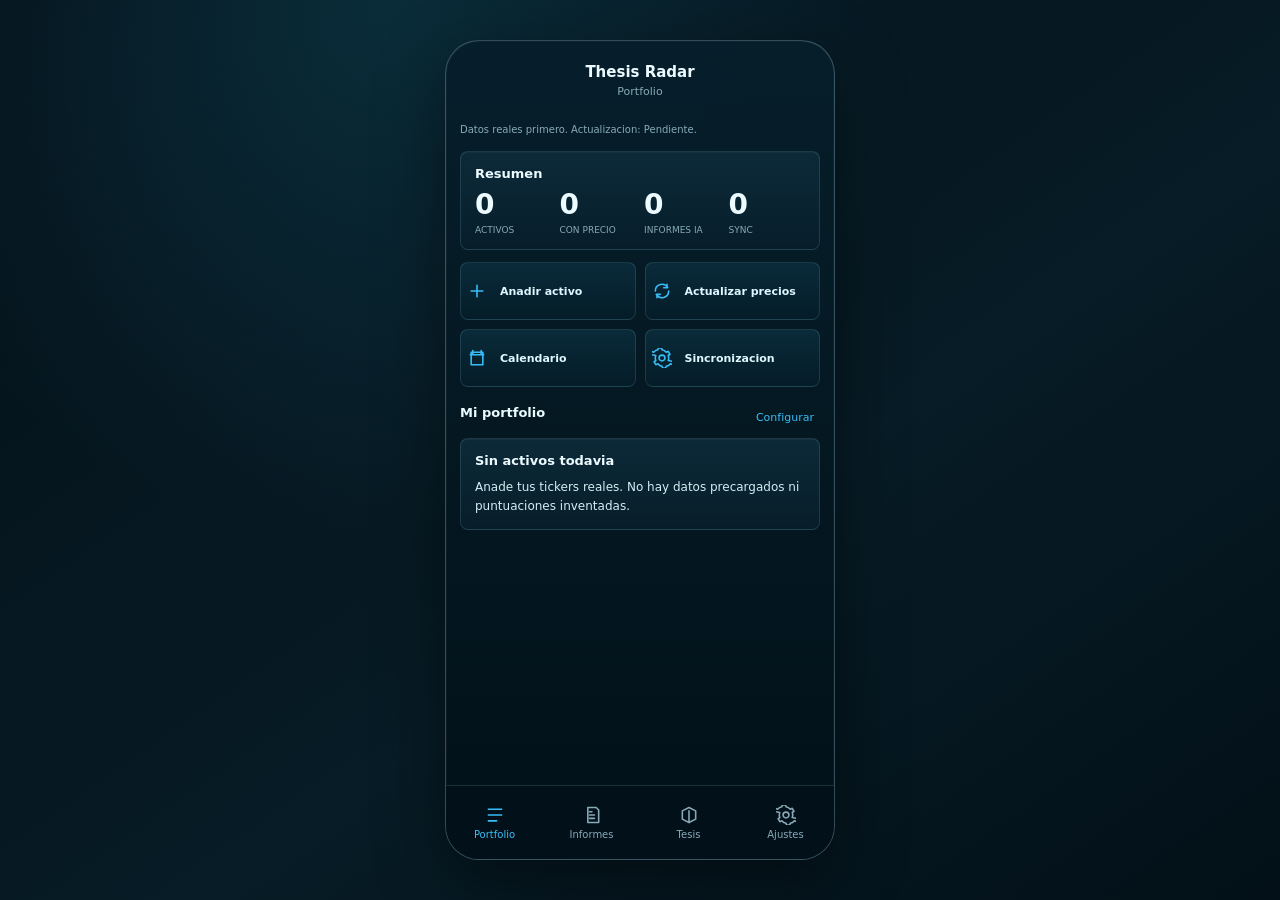
==== index.html @ 84a11beb "Preconfigure Supabase project" ====
<!doctype html>
<html lang="es">
  <head>
    <meta charset="utf-8" />
    <meta name="viewport" content="width=device-width, initial-scale=1, viewport-fit=cover" />
    <meta name="theme-color" content="#03141c" />
    <meta name="description" content="Thesis Radar monitoriza portfolio, sincroniza datos y genera informes de inversion bajo demanda." />
    <title>Thesis Radar</title>
    <link rel="manifest" href="./manifest.webmanifest?v=9" />
    <link rel="stylesheet" href="./styles.css?v=9" />
  </head>
  <body>
    <main class="device" aria-label="Thesis Radar">
      <section class="phone">
        <header class="app-topbar">
          <button class="icon-button" id="backButton" type="button" aria-label="Volver" title="Volver">
            <svg viewBox="0 0 24 24" aria-hidden="true"><path d="M15 19 8 12l7-7" /></svg>
          </button>
          <div>
            <h1 id="screenTitle">Thesis Radar</h1>
            <p id="screenSubtitle">Datos reales</p>
          </div>
          <button class="icon-button" id="topAction" type="button" aria-label="Accion principal" title="Accion principal">
            <svg viewBox="0 0 24 24" aria-hidden="true"></svg>
          </button>
        </header>

        <section class="screen is-active" id="screen-watchlist" data-title="Thesis Radar" data-subtitle="Portfolio" data-action="none"></section>
        <section class="screen" id="screen-detail" data-title="Detalle" data-subtitle="Activo" data-action="none"></section>
        <section class="screen" id="screen-report" data-title="Informe" data-subtitle="OpenAI bajo demanda" data-action="share"></section>
        <section class="screen" id="screen-thesis" data-title="Tesis" data-subtitle="Drivers y riesgos" data-action="none"></section>
        <section class="screen" id="screen-history" data-title="Historico" data-subtitle="Series reales" data-action="none"></section>
        <section class="screen" id="screen-calendar" data-title="Calendario" data-subtitle="Eventos reales" data-action="none"></section>
        <section class="screen" id="screen-add" data-title="Anadir ticker" data-subtitle="Ticker real" data-action="none"></section>
        <section class="screen" id="screen-discovery" data-title="Discovery" data-subtitle="IA futura" data-action="none"></section>
        <section class="screen" id="screen-settings" data-title="Ajustes" data-subtitle="Sync e IA" data-action="none"></section>

        <nav class="bottom-nav" aria-label="Navegacion principal">
          <button class="is-active" data-route="watchlist" type="button"><svg viewBox="0 0 24 24" aria-hidden="true"><path d="M4 5h16M4 12h16M4 19h10" /></svg><span>Portfolio</span></button>
          <button data-route="report" type="button"><svg viewBox="0 0 24 24" aria-hidden="true"><path d="M7 3h10l3 3v15H7z" /><path d="M9 12h6M9 16h6M9 8h3" /></svg><span>Informes</span></button>
          <button data-route="thesis" type="button"><svg viewBox="0 0 24 24" aria-hidden="true"><path d="M12 3 4 7v10l8 4 8-4V7z" /><path d="M12 7v14" /></svg><span>Tesis</span></button>
          <button data-route="settings" type="button"><svg viewBox="0 0 24 24" aria-hidden="true"><path d="M12 15.5a3.5 3.5 0 1 0 0-7 3.5 3.5 0 0 0 0 7Z" /><path d="M19.4 15a8 8 0 0 0 .1-6l2-1.5-2-3.5-2.4 1a8 8 0 0 0-5.2-3l-.4-2h-4l-.4 2a8 8 0 0 0-5.2 3l-2.4-1-2 3.5L4.5 9a8 8 0 0 0 .1 6l-2 1.5 2 3.5 2.4-1a8 8 0 0 0 5.2 3l.4 2h4l.4-2a8 8 0 0 0 5.2-3l2.4 1 2-3.5Z" /></svg><span>Ajustes</span></button>
        </nav>
      </section>
    </main>
    <script src="./app.js?v=9"></script>
  </body>
</html>
---- styles.css ----
:root {
  color-scheme: dark;
  --bg: #03141c;
  --bg-2: #061e2a;
  --panel: #0a2431;
  --panel-2: #0d2d3b;
  --line: rgba(126, 183, 203, 0.18);
  --text: #ecfbff;
  --muted: #88aab8;
  --blue: #39bdf8;
  --green: #28d86d;
  --yellow: #f2bf31;
  --red: #ff4d5a;
  --purple: #9b6cff;
  --shadow: 0 22px 70px rgba(0, 0, 0, 0.45);
  font-family: Inter, ui-sans-serif, system-ui, -apple-system, BlinkMacSystemFont, "Segoe UI", sans-serif;
}

* { box-sizing: border-box; }
html, body { min-height: 100%; }
body {
  margin: 0;
  background:
    radial-gradient(circle at 30% 0%, rgba(23, 110, 135, 0.28), transparent 34rem),
    linear-gradient(145deg, #041018 0%, #071c26 58%, #031018 100%);
  color: var(--text);
}

button, input, select, textarea { font: inherit; }
button { cursor: pointer; }
button:focus-visible,
input:focus-visible,
select:focus-visible,
textarea:focus-visible {
  outline: 2px solid rgba(57, 189, 248, 0.72);
  outline-offset: 2px;
}

.device {
  min-height: 100dvh;
  display: grid;
  place-items: center;
  padding: 22px;
}

.phone {
  position: relative;
  width: min(100%, 390px);
  height: min(820px, calc(100dvh - 22px));
  min-height: 700px;
  overflow: hidden;
  border: 1px solid rgba(188, 231, 244, 0.28);
  border-radius: 34px;
  background: linear-gradient(180deg, rgba(6, 31, 43, 0.98), rgba(2, 17, 25, 0.99));
  box-shadow: var(--shadow), inset 0 0 0 1px rgba(255, 255, 255, 0.03);
}

.app-topbar {
  height: 78px;
  display: grid;
  grid-template-columns: 36px 1fr 36px;
  align-items: center;
  gap: 8px;
  padding: 0 14px;
}

.app-topbar h1 {
  margin: 0;
  text-align: center;
  font-size: 15px;
  font-weight: 700;
  letter-spacing: 0;
}

.app-topbar p {
  margin: 4px 0 0;
  text-align: center;
  color: var(--muted);
  font-size: 11px;
}

.icon-button {
  width: 34px;
  height: 34px;
  display: grid;
  place-items: center;
  border: 0;
  border-radius: 12px;
  color: var(--text);
  background: transparent;
}

.icon-button svg, .bottom-nav svg, .search-box svg {
  width: 19px;
  height: 19px;
  fill: none;
  stroke: currentColor;
  stroke-width: 1.9;
  stroke-linecap: round;
  stroke-linejoin: round;
}

.screen {
  position: absolute;
  inset: 78px 0 74px;
  overflow: auto;
  display: none;
  padding: 0 14px 18px;
  scrollbar-width: none;
}
.screen::-webkit-scrollbar { display: none; }
.screen.is-active { display: block; }

.muted { color: var(--muted); }
.small { font-size: 11px; }
.tiny { margin: 5px 0 16px; font-size: 10px; }

code {
  color: var(--blue);
  font-size: 11px;
}

.panel, .asset-row, .step-card {
  border: 1px solid var(--line);
  border-radius: 8px;
  background: linear-gradient(180deg, rgba(14, 44, 59, 0.88), rgba(8, 31, 43, 0.86));
  box-shadow: inset 0 1px 0 rgba(255, 255, 255, 0.03);
}

.panel {
  padding: 14px;
  margin-bottom: 12px;
}

h2, .block-heading {
  margin: 0 0 10px;
  font-size: 13px;
  font-weight: 700;
}

.panel p {
  margin: 0;
  color: #d5edf4;
  font-size: 12px;
  line-height: 1.55;
}

.day-summary {
  display: grid;
  grid-template-columns: repeat(4, 1fr);
  gap: 8px;
}

.day-summary strong {
  display: block;
  font-size: 28px;
  line-height: 1;
}

.real-summary strong {
  color: var(--text);
}

.day-summary span {
  display: block;
  margin-top: 6px;
  color: var(--muted);
  font-size: 9px;
  text-transform: uppercase;
}

.section-row {
  display: flex;
  align-items: center;
  justify-content: space-between;
  margin: 18px 0 8px;
}

.link-button {
  border: 0;
  background: transparent;
  color: var(--blue);
  font-size: 11px;
}

.asset-list {
  display: grid;
  gap: 9px;
}

.quick-actions {
  display: grid;
  grid-template-columns: repeat(2, minmax(0, 1fr));
  gap: 9px;
  margin: 0 0 14px;
}

.quick-actions button {
  min-height: 58px;
  display: grid;
  grid-template-columns: 24px 1fr;
  align-items: center;
  gap: 9px;
  border: 1px solid var(--line);
  border-radius: 8px;
  color: #dff8ff;
  background: linear-gradient(180deg, rgba(11, 45, 61, 0.9), rgba(5, 29, 40, 0.88));
  text-align: left;
  font-size: 11px;
  font-weight: 750;
}

.quick-actions svg {
  width: 20px;
  height: 20px;
  color: var(--blue);
  fill: none;
  stroke: currentColor;
  stroke-width: 1.9;
  stroke-linecap: round;
  stroke-linejoin: round;
}

.compact-actions {
  margin-top: -2px;
  margin-bottom: 12px;
}

.compact-actions button {
  min-height: 44px;
}

.asset-row {
  width: 100%;
  min-height: 70px;
  padding: 10px;
  display: grid;
  grid-template-columns: 38px 1fr auto;
  align-items: center;
  gap: 10px;
  border-color: rgba(126, 183, 203, 0.16);
  color: inherit;
  text-align: left;
}

.asset-row-action {
  position: relative;
  display: block;
  padding: 0;
}

.asset-main {
  width: 100%;
  min-height: 70px;
  padding: 10px 34px 10px 10px;
  display: grid;
  grid-template-columns: 38px 1fr auto;
  align-items: center;
  gap: 10px;
  border: 0;
  color: inherit;
  background: transparent;
  text-align: left;
}

.remove-mini {
  position: absolute;
  right: 6px;
  top: 6px;
  width: 22px;
  height: 22px;
  display: grid;
  place-items: center;
  border: 1px solid rgba(255, 77, 90, 0.24);
  border-radius: 7px;
  color: var(--red);
  background: rgba(255, 77, 90, 0.08);
  font-size: 12px;
  font-weight: 900;
}

.asset-row h3, .asset-hero h2 {
  margin: 0;
  font-size: 14px;
}

.asset-row p, .asset-hero p {
  margin: 3px 0 0;
  color: var(--muted);
  font-size: 10px;
  line-height: 1.35;
}

.logo-mark {
  width: 36px;
  height: 36px;
  display: grid;
  place-items: center;
  border-radius: 10px;
  background: #edf6f4;
  color: #11313c;
  font-size: 9px;
  font-weight: 900;
}

.asset-price {
  text-align: right;
}

.asset-price strong {
  display: block;
  font-size: 13px;
}

.asset-price span, .signal-button {
  display: inline-flex;
  align-items: center;
  justify-content: center;
  min-height: 22px;
  margin-top: 5px;
  padding: 0 8px;
  border-radius: 6px;
  font-size: 9px;
  font-weight: 800;
  text-transform: uppercase;
}

.good { color: var(--green); }
.warn { color: var(--yellow); }
.bad { color: var(--red); }
.good-bg { border: 0; color: #062415; background: linear-gradient(180deg, #31de75, #16a653); }
.warn-bg { border: 0; color: #2c2100; background: var(--yellow); }
.bad-bg { border: 0; color: #31080c; background: var(--red); }
.ghost-signal { color: var(--blue); background: rgba(57, 189, 248, 0.12); border: 1px solid rgba(57, 189, 248, 0.22); }

.wide-button {
  width: 100%;
  min-height: 40px;
  border: 0;
  border-radius: 8px;
  color: #032313;
  background: linear-gradient(180deg, #33df75, #18a854);
  font-size: 12px;
  font-weight: 800;
  text-transform: uppercase;
}

.wide-button.ghost {
  margin-top: 14px;
  color: var(--blue);
  background: rgba(9, 40, 54, 0.7);
  border: 1px solid var(--line);
  text-transform: none;
}

.asset-hero {
  display: flex;
  align-items: center;
  gap: 12px;
  margin: 6px 0 18px;
}

.price-row {
  display: flex;
  justify-content: space-between;
  align-items: center;
  margin-bottom: 16px;
}

.price-row strong {
  display: block;
  font-size: 32px;
  line-height: 1;
  font-weight: 500;
}

.price-row span {
  display: block;
  margin-top: 8px;
  font-size: 12px;
}

.tabs, .range-tabs, .chips {
  display: flex;
  gap: 6px;
  align-items: center;
}

.tabs {
  margin-bottom: 12px;
  border-bottom: 1px solid var(--line);
}

.tabs button {
  flex: 1;
  min-height: 30px;
  border: 0;
  border-bottom: 2px solid transparent;
  color: var(--muted);
  background: transparent;
  font-size: 11px;
}
.tabs button.is-selected { color: var(--blue); border-color: var(--blue); }

.range-tabs {
  margin-bottom: 8px;
}
.range-tabs span, .chips button {
  padding: 6px 9px;
  border-radius: 7px;
  color: #d9f7ff;
  background: rgba(28, 65, 82, 0.72);
  font-size: 10px;
}
.range-tabs .is-on { background: rgba(93, 135, 155, 0.45); color: #fff; }
.range-tabs.large { margin-bottom: 12px; justify-content: space-between; }

.metric-list {
  display: grid;
  gap: 12px;
  margin: 0;
}
.metric-list div {
  display: flex;
  justify-content: space-between;
  gap: 16px;
}
.metric-list dt { color: #d6edf4; font-size: 12px; }
.metric-list dd { margin: 0; color: #edfaff; font-size: 12px; text-align: right; }

.event-list,
.insight-list {
  display: grid;
  gap: 8px;
}

.event-list p {
  display: grid;
  grid-template-columns: 54px 76px 1fr;
  gap: 8px;
  align-items: center;
}

.event-list strong {
  color: var(--blue);
  font-size: 11px;
}

.event-list span {
  color: var(--text);
  font-size: 11px;
  font-weight: 750;
}

.insight-list p {
  display: flex;
  gap: 8px;
  align-items: flex-start;
}

.calendar-list {
  display: grid;
  gap: 9px;
}

.calendar-row {
  min-height: 64px;
  display: grid;
  grid-template-columns: 54px 1fr 34px;
  gap: 10px;
  align-items: center;
  padding: 10px;
  border: 1px solid var(--line);
  border-radius: 8px;
  color: inherit;
  background: linear-gradient(180deg, rgba(14, 44, 59, 0.88), rgba(8, 31, 43, 0.86));
  text-align: left;
}

.calendar-row h3 {
  margin: 0 0 3px;
  font-size: 13px;
}

.calendar-row p {
  margin: 0;
  color: var(--muted);
  font-size: 10px;
}

.calendar-date {
  display: grid;
  place-items: center;
  min-height: 38px;
  border-radius: 8px;
  color: var(--blue);
  background: rgba(57, 189, 248, 0.1);
  font-size: 11px;
  font-weight: 800;
}

.report-card {
  display: flex;
  justify-content: space-between;
  align-items: start;
}
.report-card strong { font-size: 28px; font-weight: 500; }

.score-bars { display: grid; gap: 10px; margin-top: 16px; }
.score-bars div {
  display: grid;
  grid-template-columns: 92px 1fr 46px;
  gap: 10px;
  align-items: center;
  font-size: 11px;
}
meter {
  width: 100%;
  height: 6px;
  border: 0;
  border-radius: 999px;
  background: rgba(255, 255, 255, 0.08);
}
meter::-webkit-meter-bar { border: 0; border-radius: 999px; background: rgba(255, 255, 255, 0.08); }
meter::-webkit-meter-optimum-value { border-radius: 999px; background: var(--green); }

.checklist { display: grid; gap: 8px; }
.checklist p { display: flex; gap: 8px; align-items: flex-start; }
.ok-dot, .bad-dot, .warn-dot {
  width: 14px;
  height: 14px;
  flex: 0 0 14px;
  margin-top: 2px;
  border-radius: 50%;
  display: inline-grid;
  place-items: center;
}
.ok-dot { background: rgba(40, 216, 109, 0.2); }
.ok-dot::before { content: ""; width: 7px; height: 4px; border-left: 2px solid var(--green); border-bottom: 2px solid var(--green); transform: rotate(-45deg); }
.bad-dot::before { content: "x"; color: var(--red); font-weight: 900; font-size: 12px; line-height: 1; }
.warn-dot::before { content: "!"; color: var(--yellow); font-weight: 900; font-size: 12px; line-height: 1; }

.search-box {
  height: 42px;
  display: grid;
  grid-template-columns: 22px 1fr;
  align-items: center;
  gap: 8px;
  padding: 0 12px;
  border: 1px solid var(--line);
  border-radius: 8px;
  background: rgba(8, 31, 43, 0.86);
  color: var(--muted);
}
.search-box input {
  width: 100%;
  border: 0;
  outline: 0;
  color: var(--text);
  background: transparent;
  font-size: 12px;
}
.block-heading { margin-top: 18px; }
.chips { flex-wrap: wrap; margin-bottom: 4px; }
.chips button {
  border: 1px solid var(--line);
}
.compact .asset-row { min-height: 62px; grid-template-columns: 1fr 36px; }
.add-mini {
  width: 32px;
  height: 32px;
  border: 0;
  border-radius: 8px;
  color: var(--text);
  background: rgba(255, 255, 255, 0.08);
  font-size: 20px;
}

.toast {
  position: absolute;
  left: 16px;
  right: 16px;
  bottom: 86px;
  z-index: 5;
  min-height: 38px;
  display: grid;
  place-items: center;
  border: 1px solid rgba(40, 216, 109, 0.4);
  border-radius: 8px;
  color: #062415;
  background: linear-gradient(180deg, #35e176, #18aa55);
  font-size: 12px;
  font-weight: 800;
  opacity: 0;
  transform: translateY(12px);
  pointer-events: none;
  transition: opacity 180ms ease, transform 180ms ease;
}

.toast.is-visible {
  opacity: 1;
  transform: translateY(0);
}

.modal-backdrop {
  position: fixed;
  inset: 0;
  z-index: 10;
  display: grid;
  place-items: center;
  padding: 18px;
  background: rgba(0, 10, 15, 0.72);
  backdrop-filter: blur(12px);
}

.modal-card {
  width: min(390px, 100%);
  max-height: min(780px, calc(100dvh - 36px));
  overflow: auto;
  padding: 14px;
  border: 1px solid var(--line);
  border-radius: 12px;
  background: linear-gradient(180deg, #092838, #041922);
  box-shadow: var(--shadow);
}

.modal-header {
  display: flex;
  justify-content: space-between;
  align-items: center;
  margin-bottom: 10px;
}

.modal-header h2 {
  margin: 0;
  font-size: 14px;
}

.form-field {
  display: grid;
  gap: 6px;
  margin-bottom: 10px;
  color: #dff8ff;
  font-size: 11px;
  font-weight: 750;
}

.form-field input,
.form-field textarea,
.backup-box {
  width: 100%;
  border: 1px solid var(--line);
  border-radius: 8px;
  padding: 10px;
  color: var(--text);
  background: rgba(3, 20, 28, 0.72);
  font-size: 12px;
}

.form-field input[type="password"] {
  letter-spacing: 0.08em;
}

.form-field textarea {
  min-height: 82px;
  resize: vertical;
}

.form-field small {
  color: var(--muted);
  font-weight: 500;
}

.backup-box {
  min-height: 120px;
  margin: 10px 0;
  resize: vertical;
}

.raw-output {
  white-space: pre-wrap;
  word-break: break-word;
  color: #d5edf4;
  font-size: 11px;
  line-height: 1.5;
}

.source-list {
  display: grid;
  gap: 10px;
}

.source-list p {
  display: grid;
  gap: 4px;
  padding-bottom: 10px;
  border-bottom: 1px solid var(--line);
}

.source-list p:last-child {
  padding-bottom: 0;
  border-bottom: 0;
}

.source-list strong {
  color: var(--text);
  font-size: 12px;
}

.source-list span {
  color: var(--blue);
  font-size: 10px;
  word-break: break-word;
}

.button-grid {
  display: grid;
  grid-template-columns: repeat(2, minmax(0, 1fr));
  gap: 8px;
}

.danger-action {
  color: var(--red) !important;
  border-color: rgba(255, 77, 90, 0.28) !important;
}

.step-card {
  position: relative;
  padding: 14px 14px 14px 44px;
  margin-bottom: 12px;
}
.step-card > span {
  position: absolute;
  left: 14px;
  top: 15px;
  width: 21px;
  height: 21px;
  display: grid;
  place-items: center;
  border-radius: 50%;
  background: #1b8fbe;
  font-size: 11px;
  font-weight: 800;
}
.step-card label {
  display: block;
  margin-bottom: 8px;
  font-size: 12px;
  font-weight: 700;
}
.step-card textarea, .step-card select {
  width: 100%;
  border: 1px solid var(--line);
  border-radius: 8px;
  padding: 10px;
  color: var(--text);
  background: rgba(3, 20, 28, 0.65);
  font-size: 11px;
  line-height: 1.45;
}
.step-card textarea { min-height: 116px; resize: vertical; }
.step-card small {
  display: block;
  margin-top: 6px;
  text-align: right;
  color: var(--muted);
}

.bottom-nav {
  position: absolute;
  inset: auto 0 0;
  height: 74px;
  display: grid;
  grid-template-columns: repeat(4, 1fr);
  border-top: 1px solid var(--line);
  background: rgba(3, 18, 26, 0.94);
  backdrop-filter: blur(18px);
}
.bottom-nav button {
  display: grid;
  place-items: center;
  align-content: center;
  gap: 4px;
  border: 0;
  color: var(--muted);
  background: transparent;
  font-size: 10px;
}
.bottom-nav button.is-active { color: var(--blue); }
.bottom-nav svg { width: 20px; height: 20px; }

@media (max-width: 430px) {
  .device { padding: 0; }
  .phone {
    width: 100%;
    height: 100dvh;
    min-height: 100dvh;
    border: 0;
    border-radius: 0;
  }
}
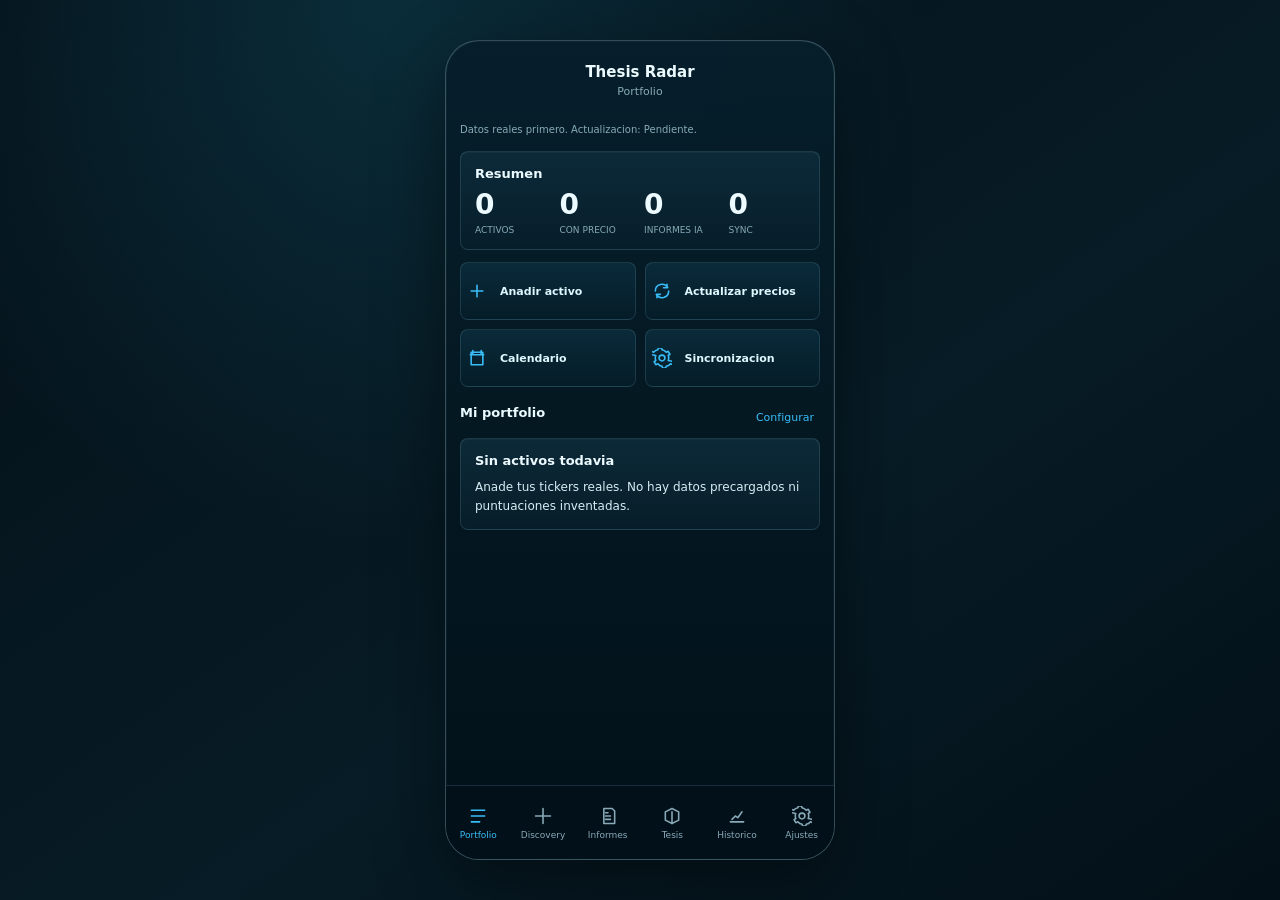
==== commit f29b7168: "Make analysis fill asset data and history" ====
--- a/index.html
+++ b/index.html
@@ -6,8 +6,8 @@
     <meta name="theme-color" content="#03141c" />
     <meta name="description" content="Thesis Radar monitoriza portfolio, sincroniza datos y genera informes de inversion bajo demanda." />
     <title>Thesis Radar</title>
-    <link rel="manifest" href="./manifest.webmanifest?v=9" />
-    <link rel="stylesheet" href="./styles.css?v=9" />
+    <link rel="manifest" href="./manifest.webmanifest?v=10" />
+    <link rel="stylesheet" href="./styles.css?v=10" />
   </head>
   <body>
     <main class="device" aria-label="Thesis Radar">
@@ -37,12 +37,14 @@
 
         <nav class="bottom-nav" aria-label="Navegacion principal">
           <button class="is-active" data-route="watchlist" type="button"><svg viewBox="0 0 24 24" aria-hidden="true"><path d="M4 5h16M4 12h16M4 19h10" /></svg><span>Portfolio</span></button>
+          <button data-route="discovery" type="button"><svg viewBox="0 0 24 24" aria-hidden="true"><path d="M12 3v18M3 12h18" /></svg><span>Discovery</span></button>
           <button data-route="report" type="button"><svg viewBox="0 0 24 24" aria-hidden="true"><path d="M7 3h10l3 3v15H7z" /><path d="M9 12h6M9 16h6M9 8h3" /></svg><span>Informes</span></button>
           <button data-route="thesis" type="button"><svg viewBox="0 0 24 24" aria-hidden="true"><path d="M12 3 4 7v10l8 4 8-4V7z" /><path d="M12 7v14" /></svg><span>Tesis</span></button>
+          <button data-route="history" type="button"><svg viewBox="0 0 24 24" aria-hidden="true"><path d="M4 19h16M6 16l4-4 3 2 5-7" /></svg><span>Historico</span></button>
           <button data-route="settings" type="button"><svg viewBox="0 0 24 24" aria-hidden="true"><path d="M12 15.5a3.5 3.5 0 1 0 0-7 3.5 3.5 0 0 0 0 7Z" /><path d="M19.4 15a8 8 0 0 0 .1-6l2-1.5-2-3.5-2.4 1a8 8 0 0 0-5.2-3l-.4-2h-4l-.4 2a8 8 0 0 0-5.2 3l-2.4-1-2 3.5L4.5 9a8 8 0 0 0 .1 6l-2 1.5 2 3.5 2.4-1a8 8 0 0 0 5.2 3l.4 2h4l.4-2a8 8 0 0 0 5.2-3l2.4 1 2-3.5Z" /></svg><span>Ajustes</span></button>
         </nav>
       </section>
     </main>
-    <script src="./app.js?v=9"></script>
+    <script src="./app.js?v=10"></script>
   </body>
 </html>
--- a/styles.css
+++ b/styles.css
@@ -771,7 +771,7 @@
   inset: auto 0 0;
   height: 74px;
   display: grid;
-  grid-template-columns: repeat(4, 1fr);
+  grid-template-columns: repeat(6, minmax(0, 1fr));
   border-top: 1px solid var(--line);
   background: rgba(3, 18, 26, 0.94);
   backdrop-filter: blur(18px);
@@ -784,7 +784,7 @@
   border: 0;
   color: var(--muted);
   background: transparent;
-  font-size: 10px;
+  font-size: 9px;
 }
 .bottom-nav button.is-active { color: var(--blue); }
 .bottom-nav svg { width: 20px; height: 20px; }
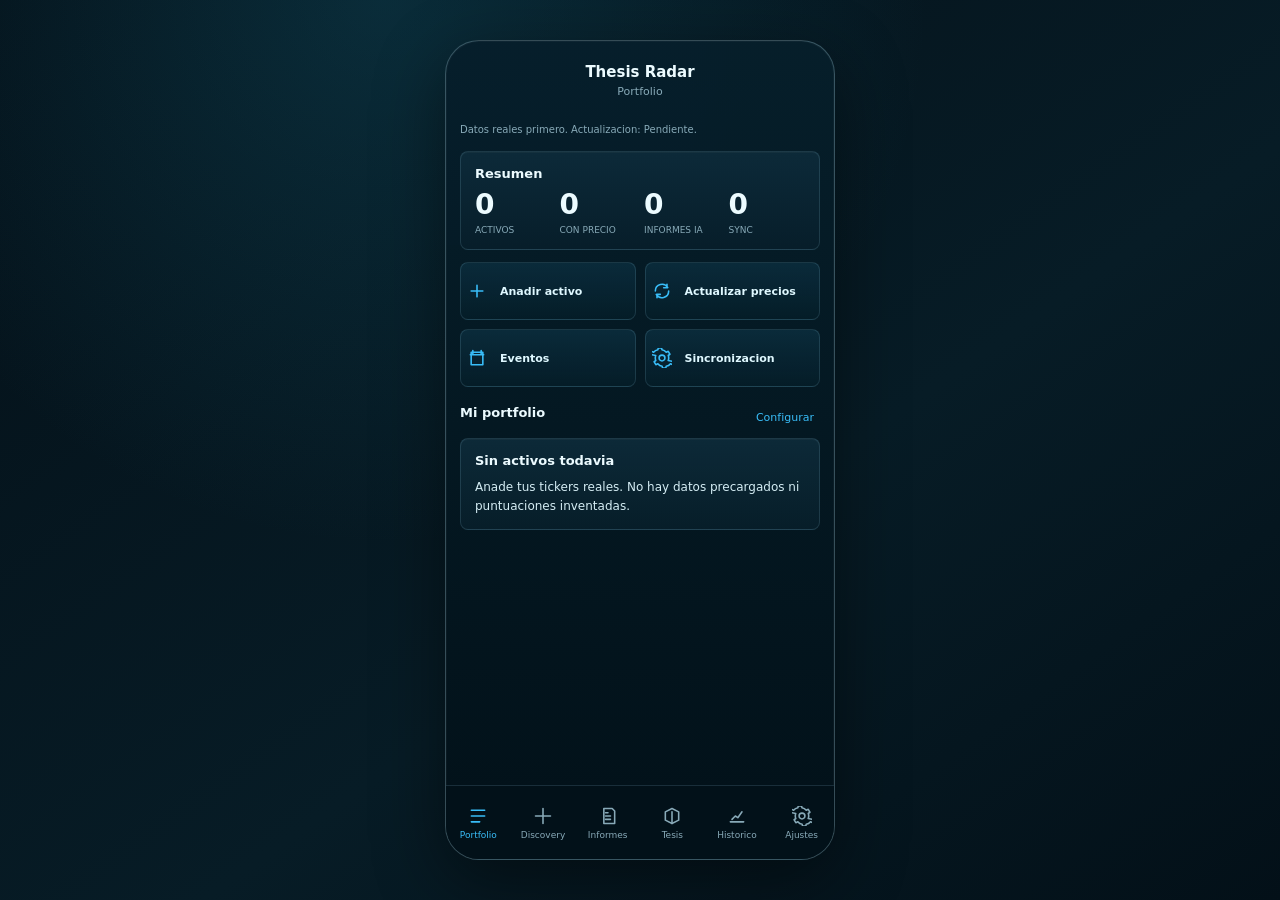
==== commit f669f51b: "Restore eight app views and broaden discovery" ====
--- a/index.html
+++ b/index.html
@@ -6,8 +6,8 @@
     <meta name="theme-color" content="#03141c" />
     <meta name="description" content="Thesis Radar monitoriza portfolio, sincroniza datos y genera informes de inversion bajo demanda." />
     <title>Thesis Radar</title>
-    <link rel="manifest" href="./manifest.webmanifest?v=10" />
-    <link rel="stylesheet" href="./styles.css?v=10" />
+    <link rel="manifest" href="./manifest.webmanifest?v=11" />
+    <link rel="stylesheet" href="./styles.css?v=11" />
   </head>
   <body>
     <main class="device" aria-label="Thesis Radar">
@@ -30,7 +30,6 @@
         <section class="screen" id="screen-report" data-title="Informe" data-subtitle="OpenAI bajo demanda" data-action="share"></section>
         <section class="screen" id="screen-thesis" data-title="Tesis" data-subtitle="Drivers y riesgos" data-action="none"></section>
         <section class="screen" id="screen-history" data-title="Historico" data-subtitle="Series reales" data-action="none"></section>
-        <section class="screen" id="screen-calendar" data-title="Calendario" data-subtitle="Eventos reales" data-action="none"></section>
         <section class="screen" id="screen-add" data-title="Anadir ticker" data-subtitle="Ticker real" data-action="none"></section>
         <section class="screen" id="screen-discovery" data-title="Discovery" data-subtitle="IA futura" data-action="none"></section>
         <section class="screen" id="screen-settings" data-title="Ajustes" data-subtitle="Sync e IA" data-action="none"></section>
@@ -45,6 +44,6 @@
         </nav>
       </section>
     </main>
-    <script src="./app.js?v=10"></script>
+    <script src="./app.js?v=11"></script>
   </body>
 </html>
